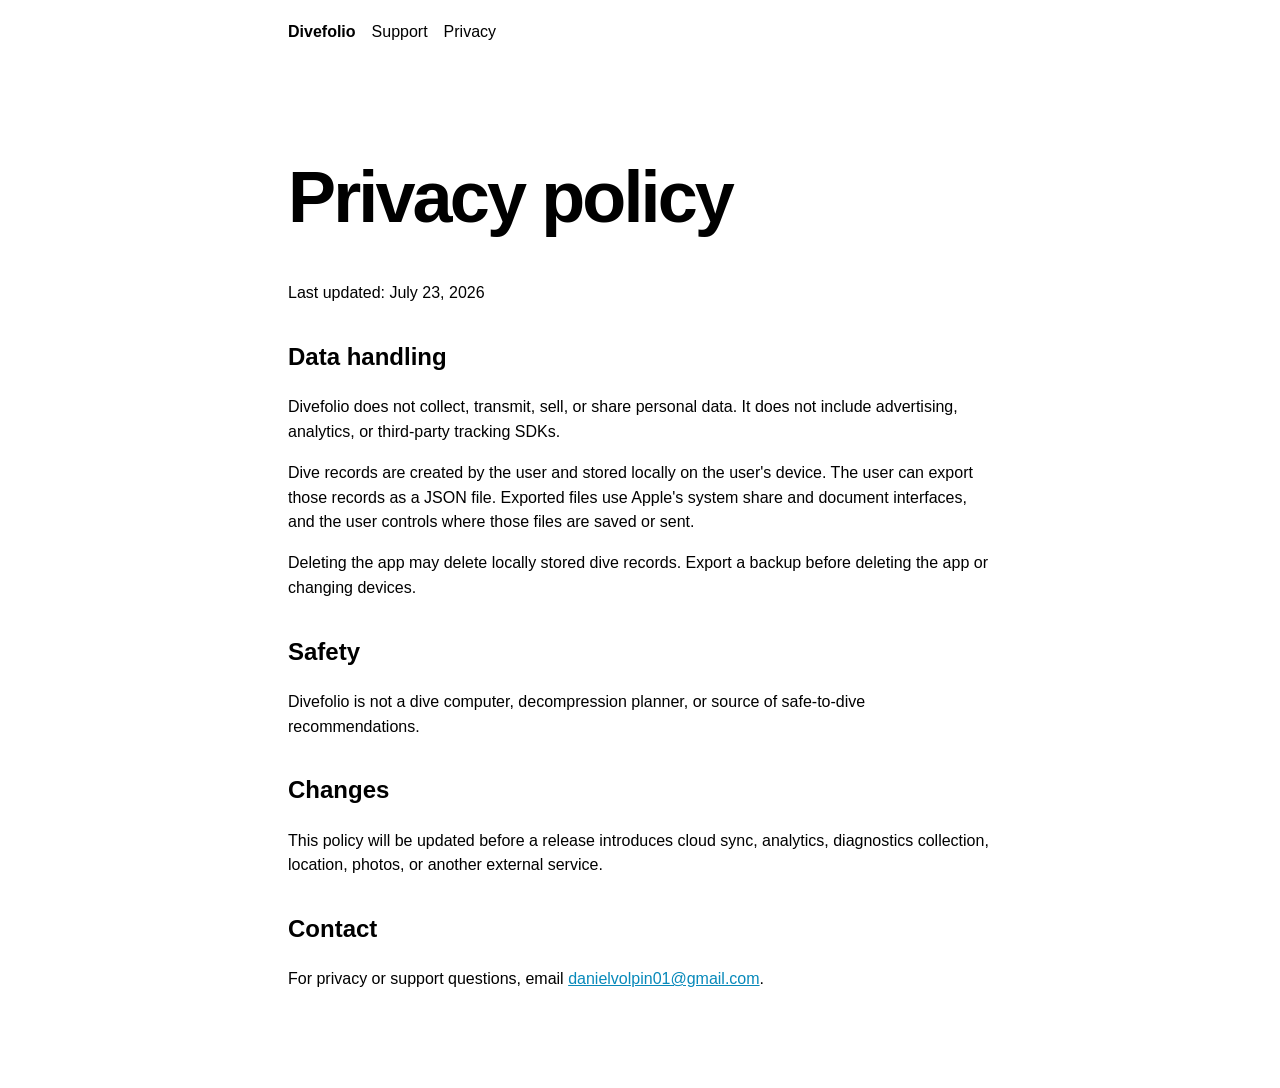
==== privacy.html @ 98773e18 "Publish Divefolio support site" ====
<!doctype html>
<html lang="en">
  <head>
    <meta charset="utf-8">
    <meta name="viewport" content="width=device-width, initial-scale=1">
    <meta name="description" content="Divefolio privacy policy.">
    <title>Privacy · Divefolio</title>
    <link rel="stylesheet" href="style.css">
  </head>
  <body>
    <nav aria-label="Primary">
      <a href="index.html"><strong>Divefolio</strong></a>
      <a href="support.html">Support</a>
      <a href="privacy.html" aria-current="page">Privacy</a>
    </nav>
    <main>
      <h1>Privacy policy</h1>
      <p>Last updated: July 23, 2026</p>

      <h2>Data handling</h2>
      <p>
        Divefolio does not collect, transmit, sell, or share personal data. It
        does not include advertising, analytics, or third-party tracking SDKs.
      </p>
      <p>
        Dive records are created by the user and stored locally on the user's
        device. The user can export those records as a JSON file. Exported files
        use Apple's system share and document interfaces, and the user controls
        where those files are saved or sent.
      </p>
      <p>
        Deleting the app may delete locally stored dive records. Export a backup
        before deleting the app or changing devices.
      </p>

      <h2>Safety</h2>
      <p>
        Divefolio is not a dive computer, decompression planner, or source of
        safe-to-dive recommendations.
      </p>

      <h2>Changes</h2>
      <p>
        This policy will be updated before a release introduces cloud sync,
        analytics, diagnostics collection, location, photos, or another
        external service.
      </p>

      <h2>Contact</h2>
      <p>
        For privacy or support questions, email
        <a href="mailto:danielvolpin01@gmail.com">danielvolpin01@gmail.com</a>.
      </p>
    </main>
  </body>
</html>
---- style.css ----
:root {
  color-scheme: light dark;
  font-family:
    -apple-system, BlinkMacSystemFont, "SF Pro Text", "Segoe UI", sans-serif;
  line-height: 1.55;
  --accent: #0789ba;
}

* {
  box-sizing: border-box;
}

body {
  margin: 0;
}

main,
nav {
  width: min(44rem, calc(100% - 2rem));
  margin-inline: auto;
}

nav {
  display: flex;
  gap: 1rem;
  padding-block: 1.25rem;
}

nav a {
  color: inherit;
  text-decoration: none;
}

main {
  padding-block: 3rem 5rem;
}

h1 {
  font-size: clamp(2.4rem, 8vw, 4.5rem);
  letter-spacing: -0.04em;
  line-height: 1;
}

h2 {
  margin-top: 2rem;
}

a {
  color: var(--accent);
}

.lede {
  max-width: 35rem;
  font-size: 1.2rem;
  color: color-mix(in srgb, CanvasText 70%, Canvas);
}

.card {
  margin-block: 2rem;
  padding: 1.5rem;
  border: 1px solid color-mix(in srgb, CanvasText 15%, Canvas);
  border-radius: 1.25rem;
}
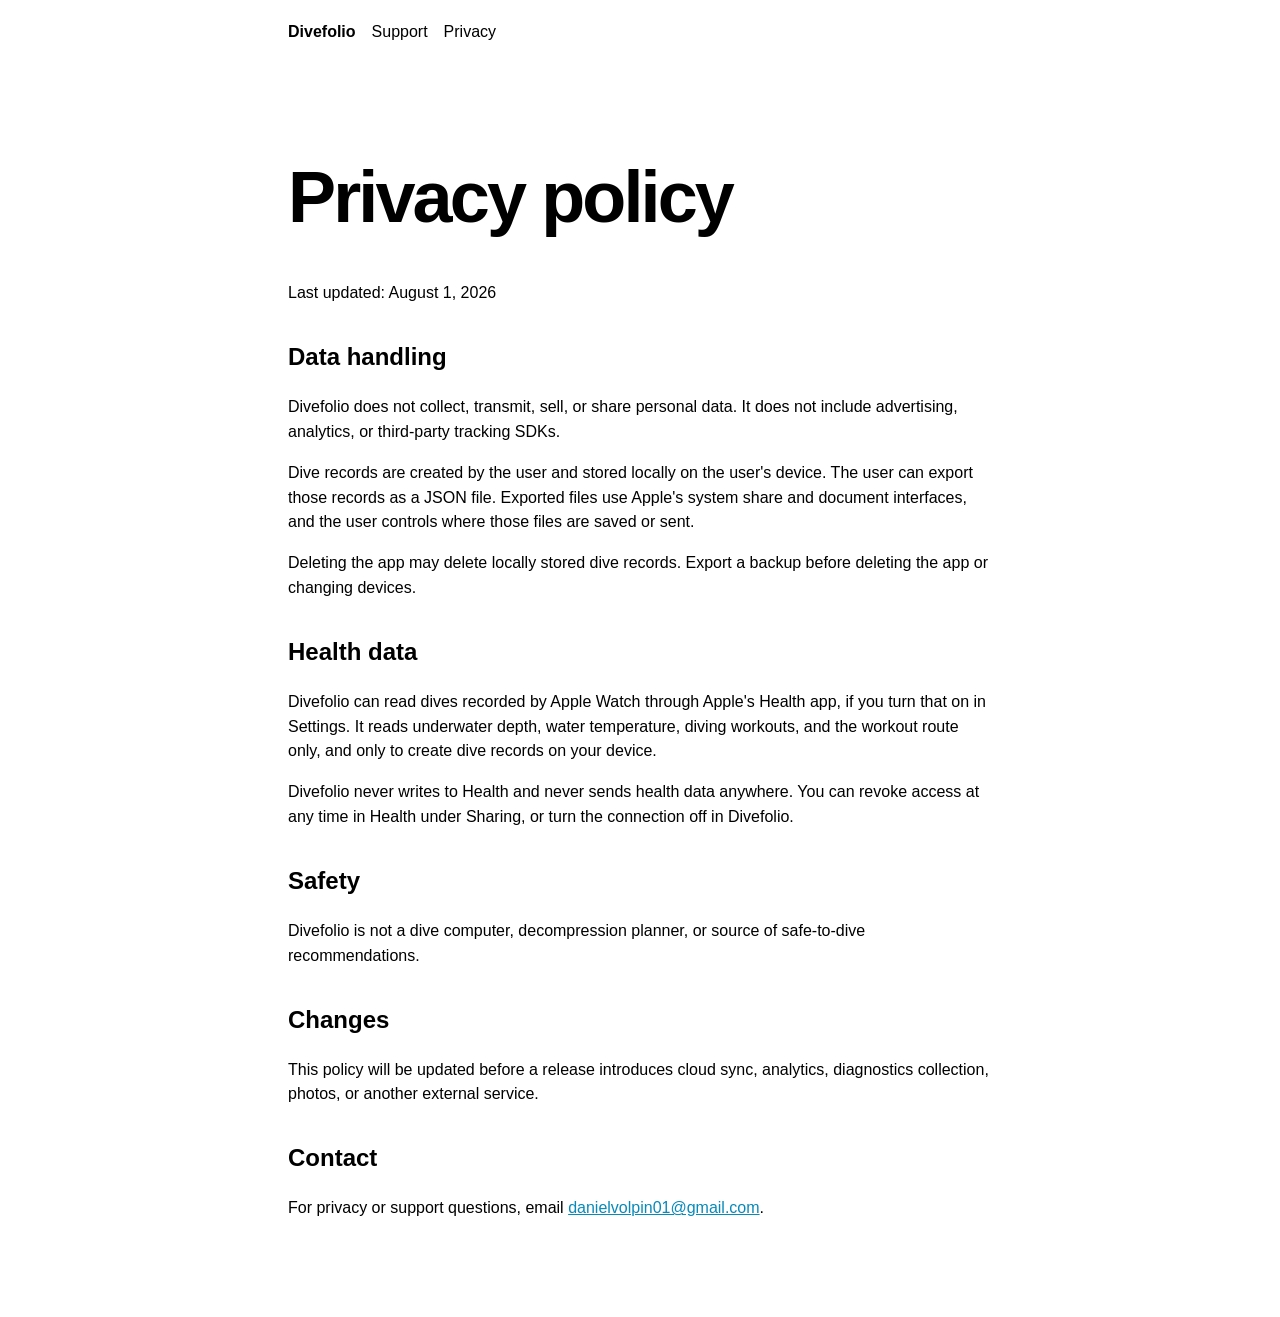
==== commit 1d33be4c: "Document Health data use in the privacy policy Divefolio can now import dives recorded by Apple Watc" ====
--- a/privacy.html
+++ b/privacy.html
@@ -15,7 +15,7 @@
     </nav>
     <main>
       <h1>Privacy policy</h1>
-      <p>Last updated: July 23, 2026</p>
+      <p>Last updated: August 1, 2026</p>
 
       <h2>Data handling</h2>
       <p>
@@ -33,6 +33,20 @@
         before deleting the app or changing devices.
       </p>
 
+
+      <h2>Health data</h2>
+      <p>
+        Divefolio can read dives recorded by Apple Watch through Apple's Health
+        app, if you turn that on in Settings. It reads underwater depth, water
+        temperature, diving workouts, and the workout route only, and only to
+        create dive records on your device.
+      </p>
+      <p>
+        Divefolio never writes to Health and never sends health data anywhere.
+        You can revoke access at any time in Health under Sharing, or turn the
+        connection off in Divefolio.
+      </p>
+
       <h2>Safety</h2>
       <p>
         Divefolio is not a dive computer, decompression planner, or source of
@@ -42,7 +56,7 @@
       <h2>Changes</h2>
       <p>
         This policy will be updated before a release introduces cloud sync,
-        analytics, diagnostics collection, location, photos, or another
+        analytics, diagnostics collection, photos, or another
         external service.
       </p>
 
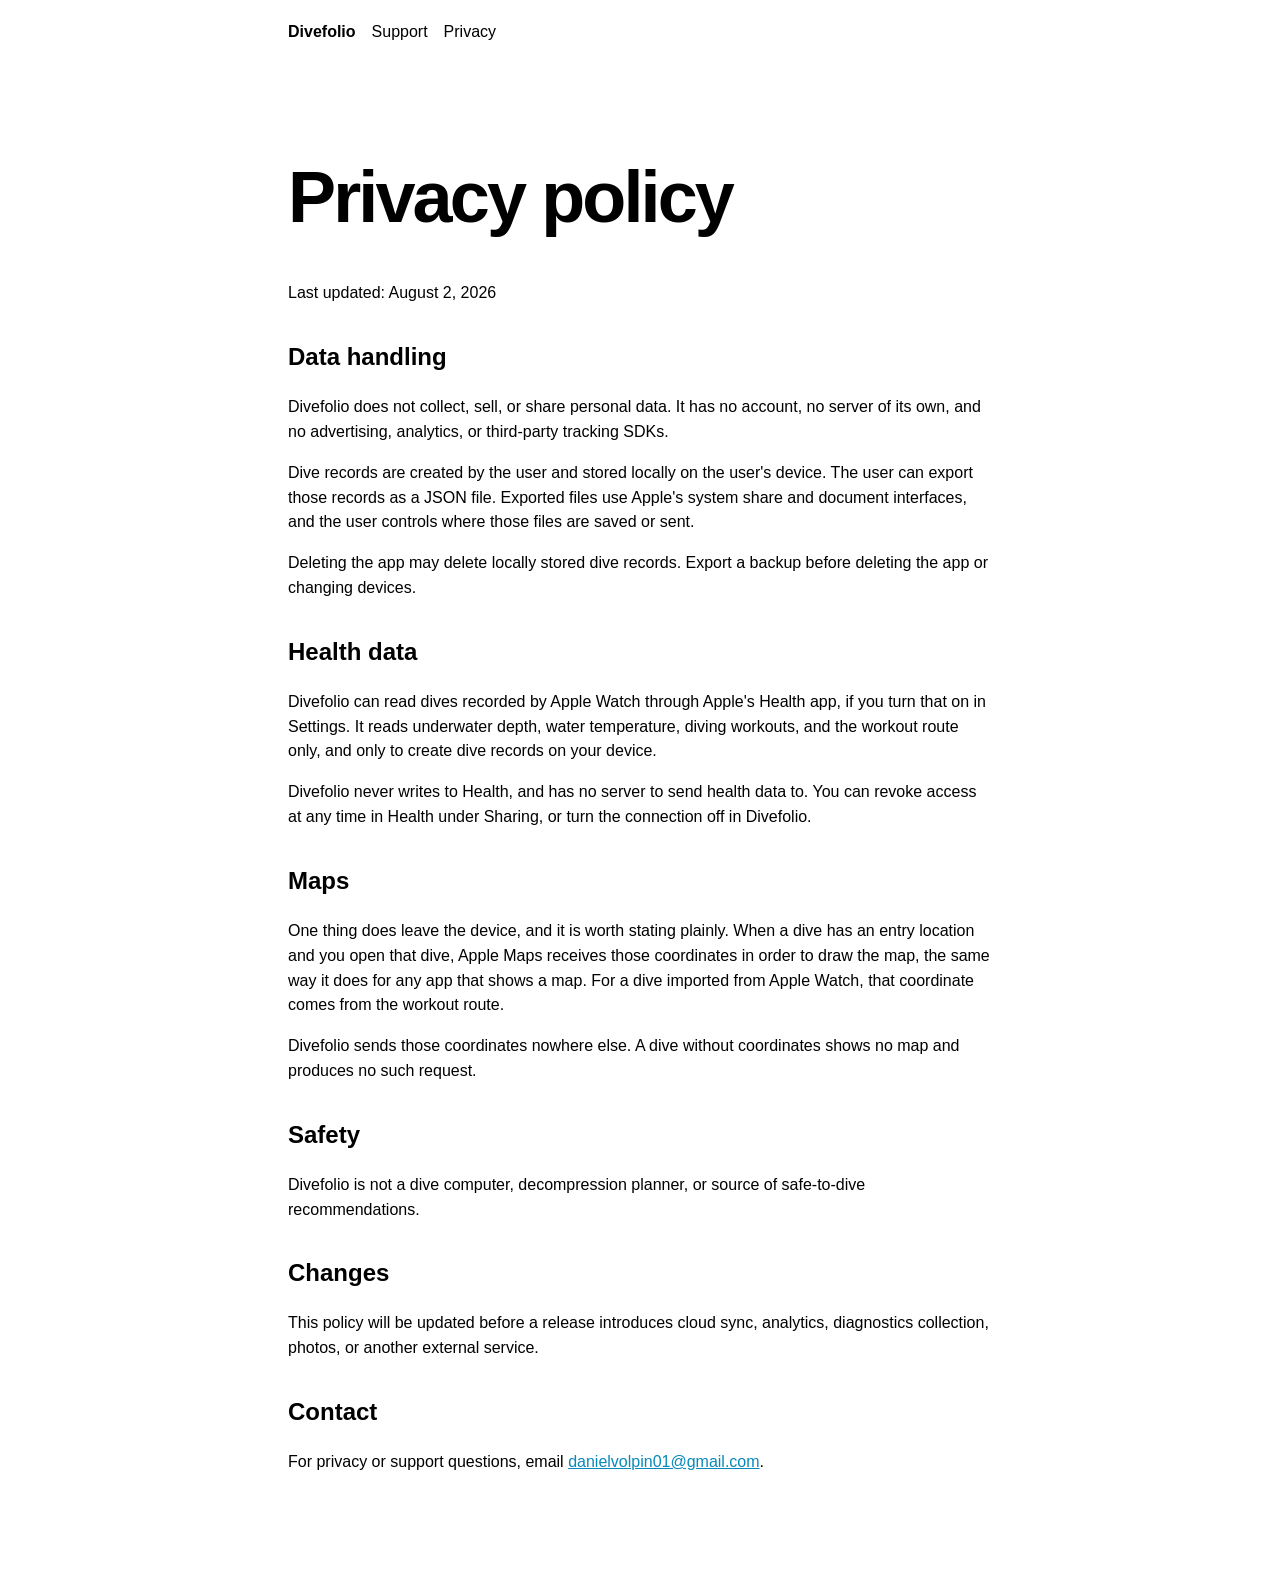
==== commit 5b1e1acc: "Say that the entry map sends coordinates to Apple Maps The policy claimed Divefolio "never sends hea" ====
--- a/privacy.html
+++ b/privacy.html
@@ -15,12 +15,13 @@
     </nav>
     <main>
       <h1>Privacy policy</h1>
-      <p>Last updated: August 1, 2026</p>
+      <p>Last updated: August 2, 2026</p>
 
       <h2>Data handling</h2>
       <p>
-        Divefolio does not collect, transmit, sell, or share personal data. It
-        does not include advertising, analytics, or third-party tracking SDKs.
+        Divefolio does not collect, sell, or share personal data. It has no
+        account, no server of its own, and no advertising, analytics, or
+        third-party tracking SDKs.
       </p>
       <p>
         Dive records are created by the user and stored locally on the user's
@@ -42,9 +43,22 @@
         create dive records on your device.
       </p>
       <p>
-        Divefolio never writes to Health and never sends health data anywhere.
-        You can revoke access at any time in Health under Sharing, or turn the
-        connection off in Divefolio.
+        Divefolio never writes to Health, and has no server to send health data
+        to. You can revoke access at any time in Health under Sharing, or turn
+        the connection off in Divefolio.
+      </p>
+
+      <h2>Maps</h2>
+      <p>
+        One thing does leave the device, and it is worth stating plainly. When a
+        dive has an entry location and you open that dive, Apple Maps receives
+        those coordinates in order to draw the map, the same way it does for any
+        app that shows a map. For a dive imported from Apple Watch, that
+        coordinate comes from the workout route.
+      </p>
+      <p>
+        Divefolio sends those coordinates nowhere else. A dive without
+        coordinates shows no map and produces no such request.
       </p>
 
       <h2>Safety</h2>
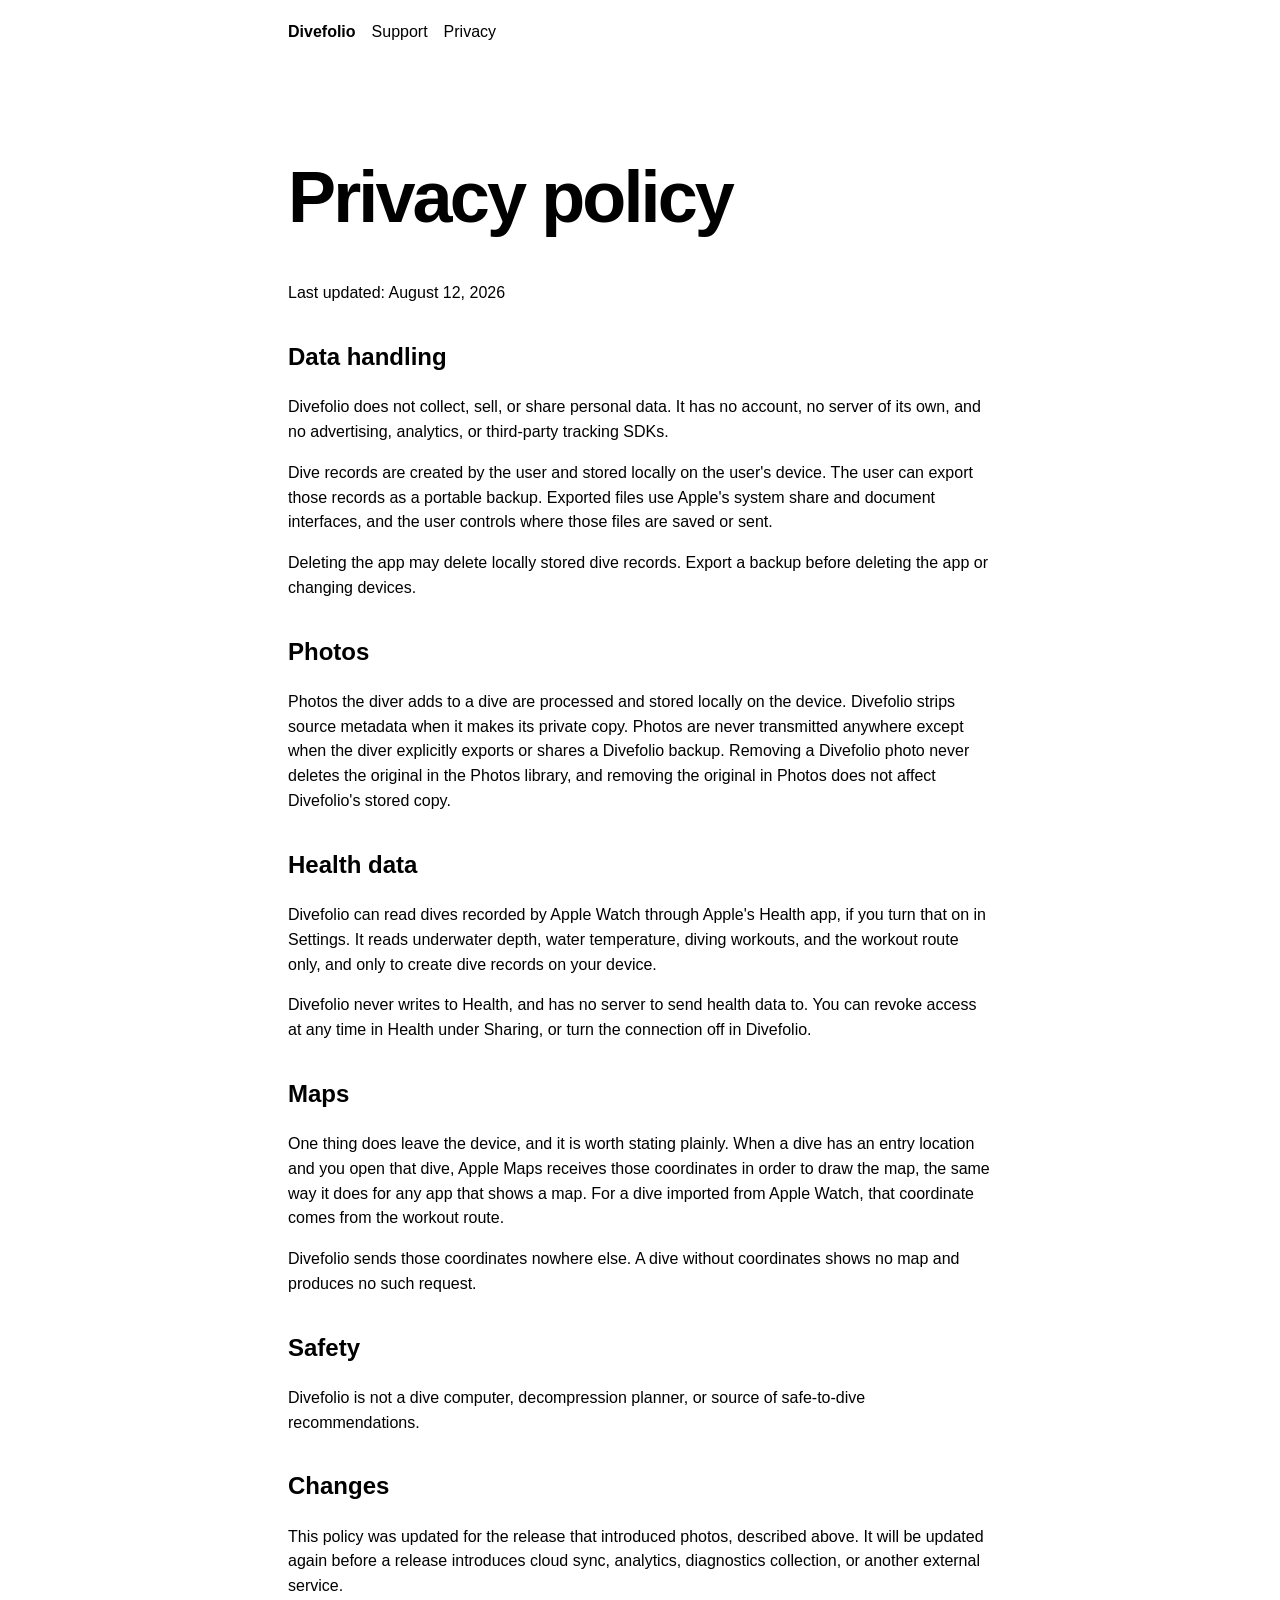
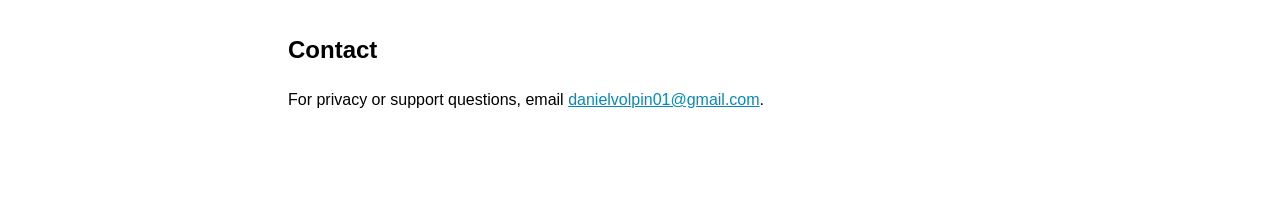
==== commit dc0af920: "Describe photos and .divefolio backup in privacy and support pages Companion update to divefolio-ios" ====
--- a/privacy.html
+++ b/privacy.html
@@ -15,7 +15,7 @@
     </nav>
     <main>
       <h1>Privacy policy</h1>
-      <p>Last updated: August 2, 2026</p>
+      <p>Last updated: August 12, 2026</p>
 
       <h2>Data handling</h2>
       <p>
@@ -25,15 +25,25 @@
       </p>
       <p>
         Dive records are created by the user and stored locally on the user's
-        device. The user can export those records as a JSON file. Exported files
-        use Apple's system share and document interfaces, and the user controls
-        where those files are saved or sent.
+        device. The user can export those records as a portable backup.
+        Exported files use Apple's system share and document interfaces, and
+        the user controls where those files are saved or sent.
       </p>
       <p>
         Deleting the app may delete locally stored dive records. Export a backup
         before deleting the app or changing devices.
       </p>
 
+      <h2>Photos</h2>
+      <p>
+        Photos the diver adds to a dive are processed and stored locally on
+        the device. Divefolio strips source metadata when it makes its
+        private copy. Photos are never transmitted anywhere except when the
+        diver explicitly exports or shares a Divefolio backup. Removing a
+        Divefolio photo never deletes the original in the Photos library, and
+        removing the original in Photos does not affect Divefolio's stored
+        copy.
+      </p>
 
       <h2>Health data</h2>
       <p>
@@ -69,8 +79,9 @@
 
       <h2>Changes</h2>
       <p>
-        This policy will be updated before a release introduces cloud sync,
-        analytics, diagnostics collection, photos, or another
+        This policy was updated for the release that introduced photos,
+        described above. It will be updated again before a release
+        introduces cloud sync, analytics, diagnostics collection, or another
         external service.
       </p>
 
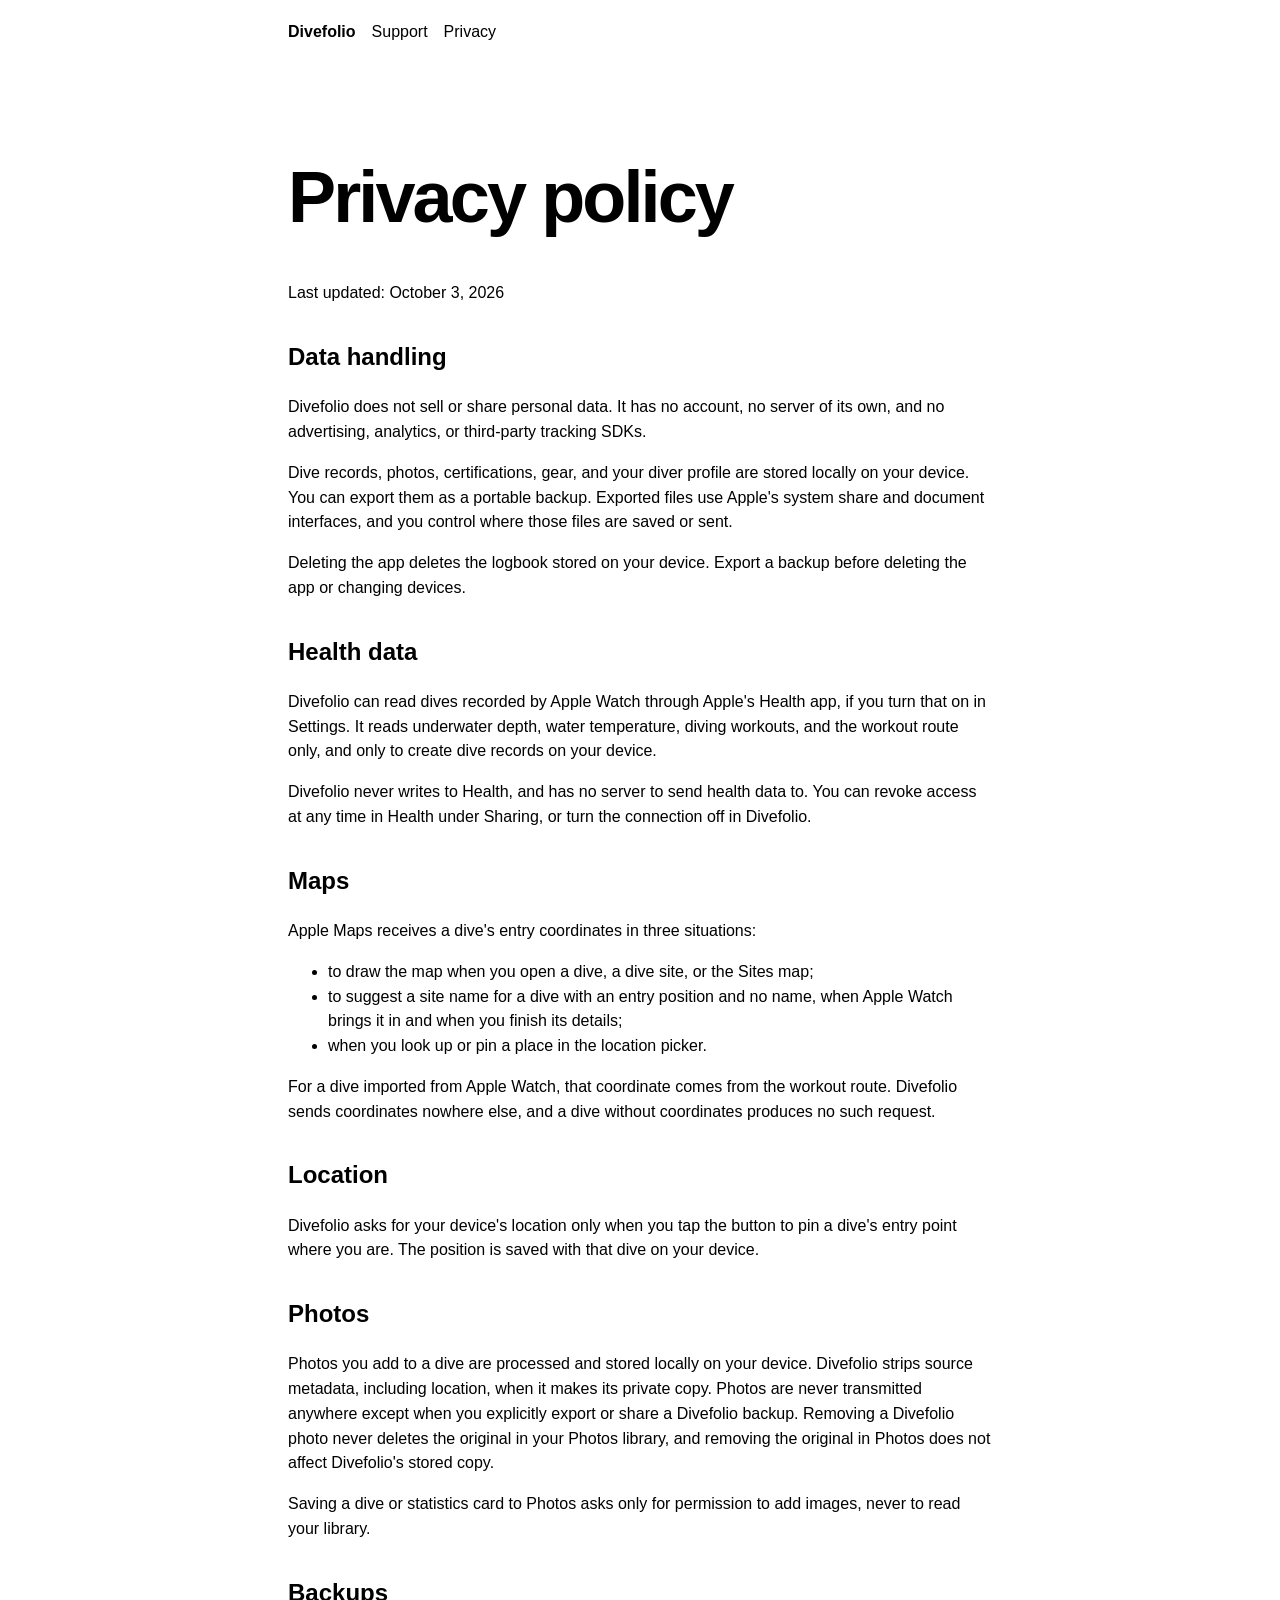
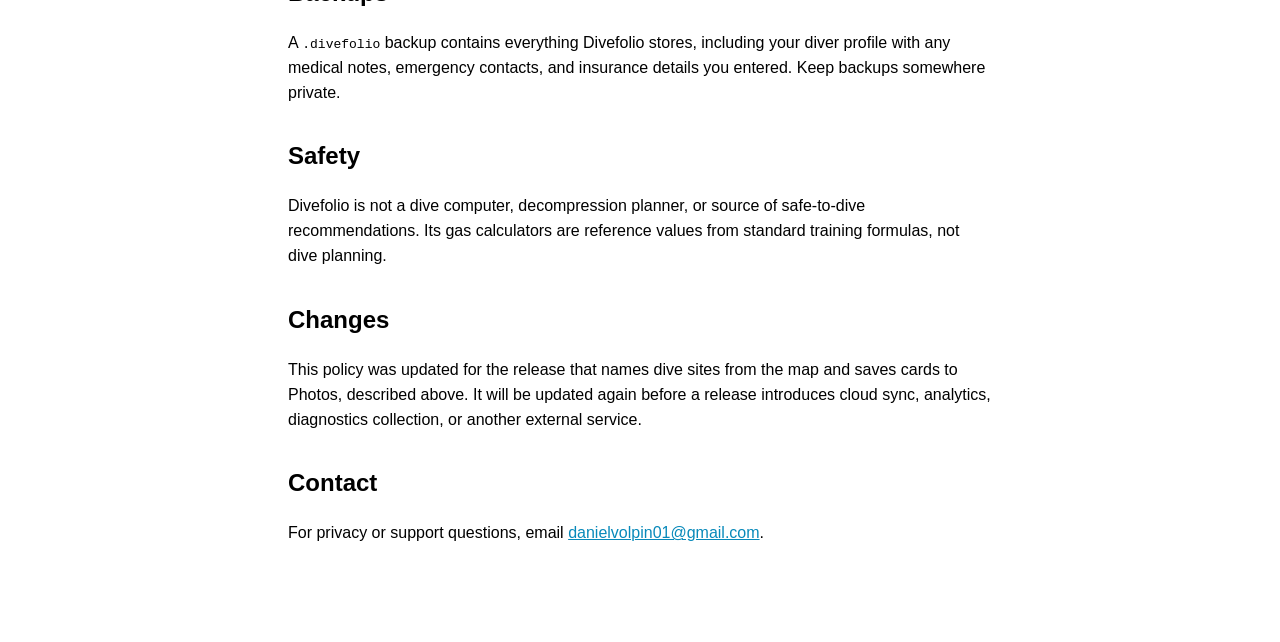
==== commit 0c3f76b8: "docs: match privacy and support pages to the production-readiness release Privacy: name every case w" ====
--- a/privacy.html
+++ b/privacy.html
@@ -15,34 +15,23 @@
     </nav>
     <main>
       <h1>Privacy policy</h1>
-      <p>Last updated: August 12, 2026</p>
+      <p>Last updated: October 3, 2026</p>
 
       <h2>Data handling</h2>
       <p>
-        Divefolio does not collect, sell, or share personal data. It has no
-        account, no server of its own, and no advertising, analytics, or
-        third-party tracking SDKs.
+        Divefolio does not sell or share personal data. It has no account, no
+        server of its own, and no advertising, analytics, or third-party
+        tracking SDKs.
       </p>
       <p>
-        Dive records are created by the user and stored locally on the user's
-        device. The user can export those records as a portable backup.
-        Exported files use Apple's system share and document interfaces, and
-        the user controls where those files are saved or sent.
+        Dive records, photos, certifications, gear, and your diver profile are
+        stored locally on your device. You can export them as a portable
+        backup. Exported files use Apple's system share and document
+        interfaces, and you control where those files are saved or sent.
       </p>
       <p>
-        Deleting the app may delete locally stored dive records. Export a backup
-        before deleting the app or changing devices.
-      </p>
-
-      <h2>Photos</h2>
-      <p>
-        Photos the diver adds to a dive are processed and stored locally on
-        the device. Divefolio strips source metadata when it makes its
-        private copy. Photos are never transmitted anywhere except when the
-        diver explicitly exports or shares a Divefolio backup. Removing a
-        Divefolio photo never deletes the original in the Photos library, and
-        removing the original in Photos does not affect Divefolio's stored
-        copy.
+        Deleting the app deletes the logbook stored on your device. Export a
+        backup before deleting the app or changing devices.
       </p>
 
       <h2>Health data</h2>
@@ -59,30 +48,66 @@
       </p>
 
       <h2>Maps</h2>
+      <p>Apple Maps receives a dive's entry coordinates in three situations:</p>
+      <ul>
+        <li>
+          to draw the map when you open a dive, a dive site, or the Sites map;
+        </li>
+        <li>
+          to suggest a site name for a dive with an entry position and no name,
+          when Apple Watch brings it in and when you finish its details;
+        </li>
+        <li>when you look up or pin a place in the location picker.</li>
+      </ul>
       <p>
-        One thing does leave the device, and it is worth stating plainly. When a
-        dive has an entry location and you open that dive, Apple Maps receives
-        those coordinates in order to draw the map, the same way it does for any
-        app that shows a map. For a dive imported from Apple Watch, that
-        coordinate comes from the workout route.
+        For a dive imported from Apple Watch, that coordinate comes from the
+        workout route. Divefolio sends coordinates nowhere else, and a dive
+        without coordinates produces no such request.
+      </p>
+
+      <h2>Location</h2>
+      <p>
+        Divefolio asks for your device's location only when you tap the button
+        to pin a dive's entry point where you are. The position is saved with
+        that dive on your device.
+      </p>
+
+      <h2>Photos</h2>
+      <p>
+        Photos you add to a dive are processed and stored locally on your
+        device. Divefolio strips source metadata, including location, when it
+        makes its private copy. Photos are never transmitted anywhere except
+        when you explicitly export or share a Divefolio backup. Removing a
+        Divefolio photo never deletes the original in your Photos library, and
+        removing the original in Photos does not affect Divefolio's stored
+        copy.
       </p>
       <p>
-        Divefolio sends those coordinates nowhere else. A dive without
-        coordinates shows no map and produces no such request.
+        Saving a dive or statistics card to Photos asks only for permission to
+        add images, never to read your library.
+      </p>
+
+      <h2>Backups</h2>
+      <p>
+        A <code>.divefolio</code> backup contains everything Divefolio stores,
+        including your diver profile with any medical notes, emergency
+        contacts, and insurance details you entered. Keep backups somewhere
+        private.
       </p>
 
       <h2>Safety</h2>
       <p>
         Divefolio is not a dive computer, decompression planner, or source of
-        safe-to-dive recommendations.
+        safe-to-dive recommendations. Its gas calculators are reference values
+        from standard training formulas, not dive planning.
       </p>
 
       <h2>Changes</h2>
       <p>
-        This policy was updated for the release that introduced photos,
-        described above. It will be updated again before a release
-        introduces cloud sync, analytics, diagnostics collection, or another
-        external service.
+        This policy was updated for the release that names dive sites from the
+        map and saves cards to Photos, described above. It will be updated
+        again before a release introduces cloud sync, analytics, diagnostics
+        collection, or another external service.
       </p>
 
       <h2>Contact</h2>
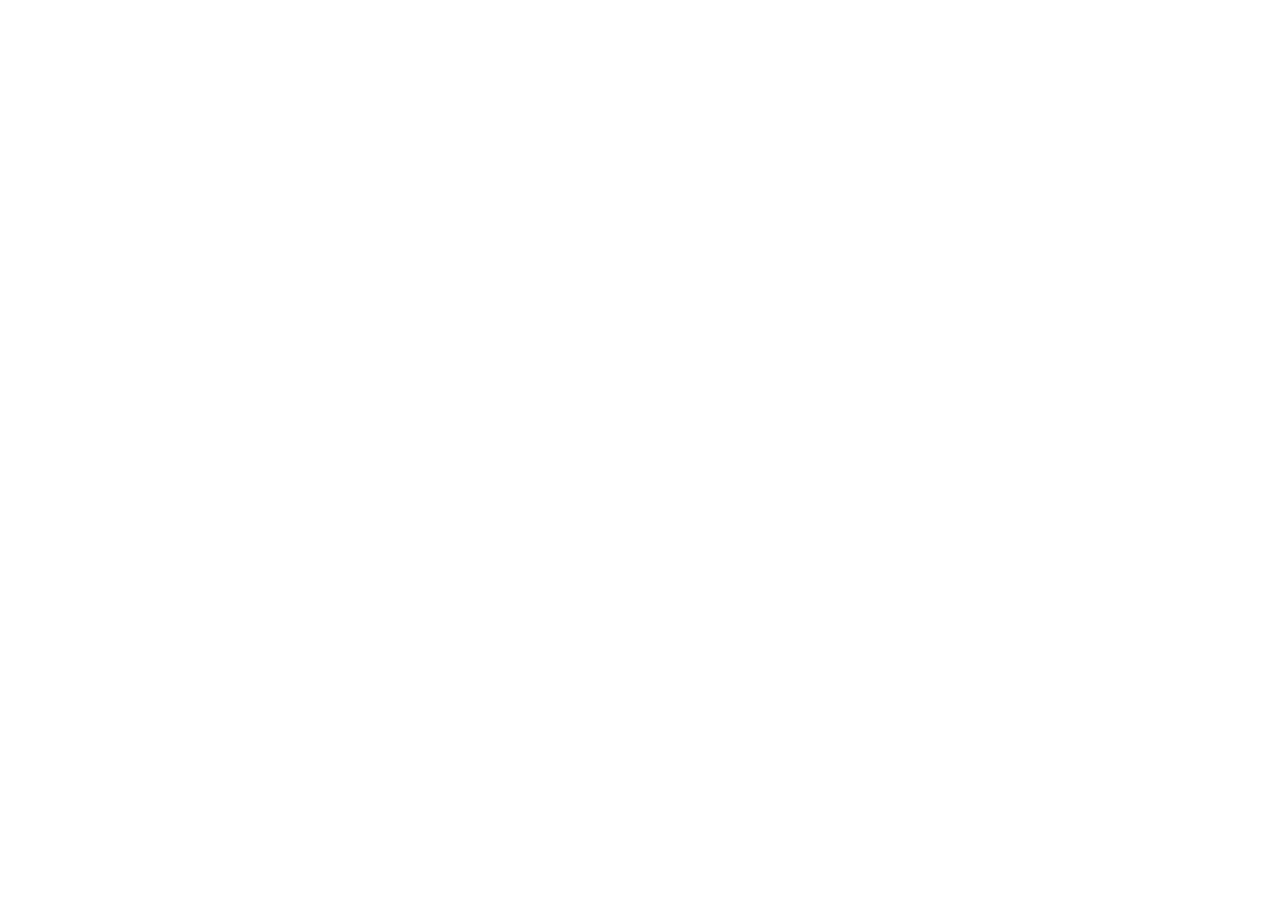
==== commit 720b5127: "Redirect the old pages to the Volpin site" ====
--- a/privacy.html
+++ b/privacy.html
@@ -1,120 +1,13 @@
 <!doctype html>
 <html lang="en">
-  <head>
-    <meta charset="utf-8">
-    <meta name="viewport" content="width=device-width, initial-scale=1">
-    <meta name="description" content="Divefolio privacy policy.">
-    <title>Privacy · Divefolio</title>
-    <link rel="stylesheet" href="style.css">
-  </head>
-  <body>
-    <nav aria-label="Primary">
-      <a href="index.html"><strong>Divefolio</strong></a>
-      <a href="support.html">Support</a>
-      <a href="privacy.html" aria-current="page">Privacy</a>
-    </nav>
-    <main>
-      <h1>Privacy policy</h1>
-      <p>Last updated: October 3, 2026</p>
-
-      <h2>Data handling</h2>
-      <p>
-        Divefolio does not sell or share personal data. It has no account, no
-        server of its own, and no advertising, analytics, or third-party
-        tracking SDKs.
-      </p>
-      <p>
-        Dive records, photos, certifications, gear, and your diver profile are
-        stored locally on your device. You can export them as a portable
-        backup. Exported files use Apple's system share and document
-        interfaces, and you control where those files are saved or sent.
-      </p>
-      <p>
-        Deleting the app deletes the logbook stored on your device. Export a
-        backup before deleting the app or changing devices.
-      </p>
-
-      <h2>Health data</h2>
-      <p>
-        Divefolio can read dives recorded by Apple Watch through Apple's Health
-        app, if you turn that on in Settings. It reads underwater depth, water
-        temperature, diving workouts, and the workout route only, and only to
-        create dive records on your device.
-      </p>
-      <p>
-        Divefolio never writes to Health, and has no server to send health data
-        to. You can revoke access at any time in Health under Sharing, or turn
-        the connection off in Divefolio.
-      </p>
-
-      <h2>Maps</h2>
-      <p>Apple Maps receives a dive's entry coordinates in three situations:</p>
-      <ul>
-        <li>
-          to draw the map when you open a dive, a dive site, or the Sites map;
-        </li>
-        <li>
-          to suggest a site name for a dive with an entry position and no name,
-          when Apple Watch brings it in and when you finish its details;
-        </li>
-        <li>when you look up or pin a place in the location picker.</li>
-      </ul>
-      <p>
-        For a dive imported from Apple Watch, that coordinate comes from the
-        workout route. Divefolio sends coordinates nowhere else, and a dive
-        without coordinates produces no such request.
-      </p>
-
-      <h2>Location</h2>
-      <p>
-        Divefolio asks for your device's location only when you tap the button
-        to pin a dive's entry point where you are. The position is saved with
-        that dive on your device.
-      </p>
-
-      <h2>Photos</h2>
-      <p>
-        Photos you add to a dive are processed and stored locally on your
-        device. Divefolio strips source metadata, including location, when it
-        makes its private copy. Photos are never transmitted anywhere except
-        when you explicitly export or share a Divefolio backup. Removing a
-        Divefolio photo never deletes the original in your Photos library, and
-        removing the original in Photos does not affect Divefolio's stored
-        copy.
-      </p>
-      <p>
-        Saving a dive or statistics card to Photos asks only for permission to
-        add images, never to read your library.
-      </p>
-
-      <h2>Backups</h2>
-      <p>
-        A <code>.divefolio</code> backup contains everything Divefolio stores,
-        including your diver profile with any medical notes, emergency
-        contacts, and insurance details you entered. Keep backups somewhere
-        private.
-      </p>
-
-      <h2>Safety</h2>
-      <p>
-        Divefolio is not a dive computer, decompression planner, or source of
-        safe-to-dive recommendations. Its gas calculators are reference values
-        from standard training formulas, not dive planning.
-      </p>
-
-      <h2>Changes</h2>
-      <p>
-        This policy was updated for the release that names dive sites from the
-        map and saves cards to Photos, described above. It will be updated
-        again before a release introduces cloud sync, analytics, diagnostics
-        collection, or another external service.
-      </p>
-
-      <h2>Contact</h2>
-      <p>
-        For privacy or support questions, email
-        <a href="mailto:danielvolpin01@gmail.com">danielvolpin01@gmail.com</a>.
-      </p>
-    </main>
-  </body>
+<head>
+<meta charset="utf-8">
+<title>Divefolio privacy policy has moved</title>
+<meta name="robots" content="noindex">
+<link rel="canonical" href="https://daniel-volpin.github.io/divefolio/privacy/">
+<meta http-equiv="refresh" content="0; url=https://daniel-volpin.github.io/divefolio/privacy/">
+</head>
+<body>
+<p>This page has moved to <a href="https://daniel-volpin.github.io/divefolio/privacy/">https://daniel-volpin.github.io/divefolio/privacy/</a>.</p>
+</body>
 </html>
